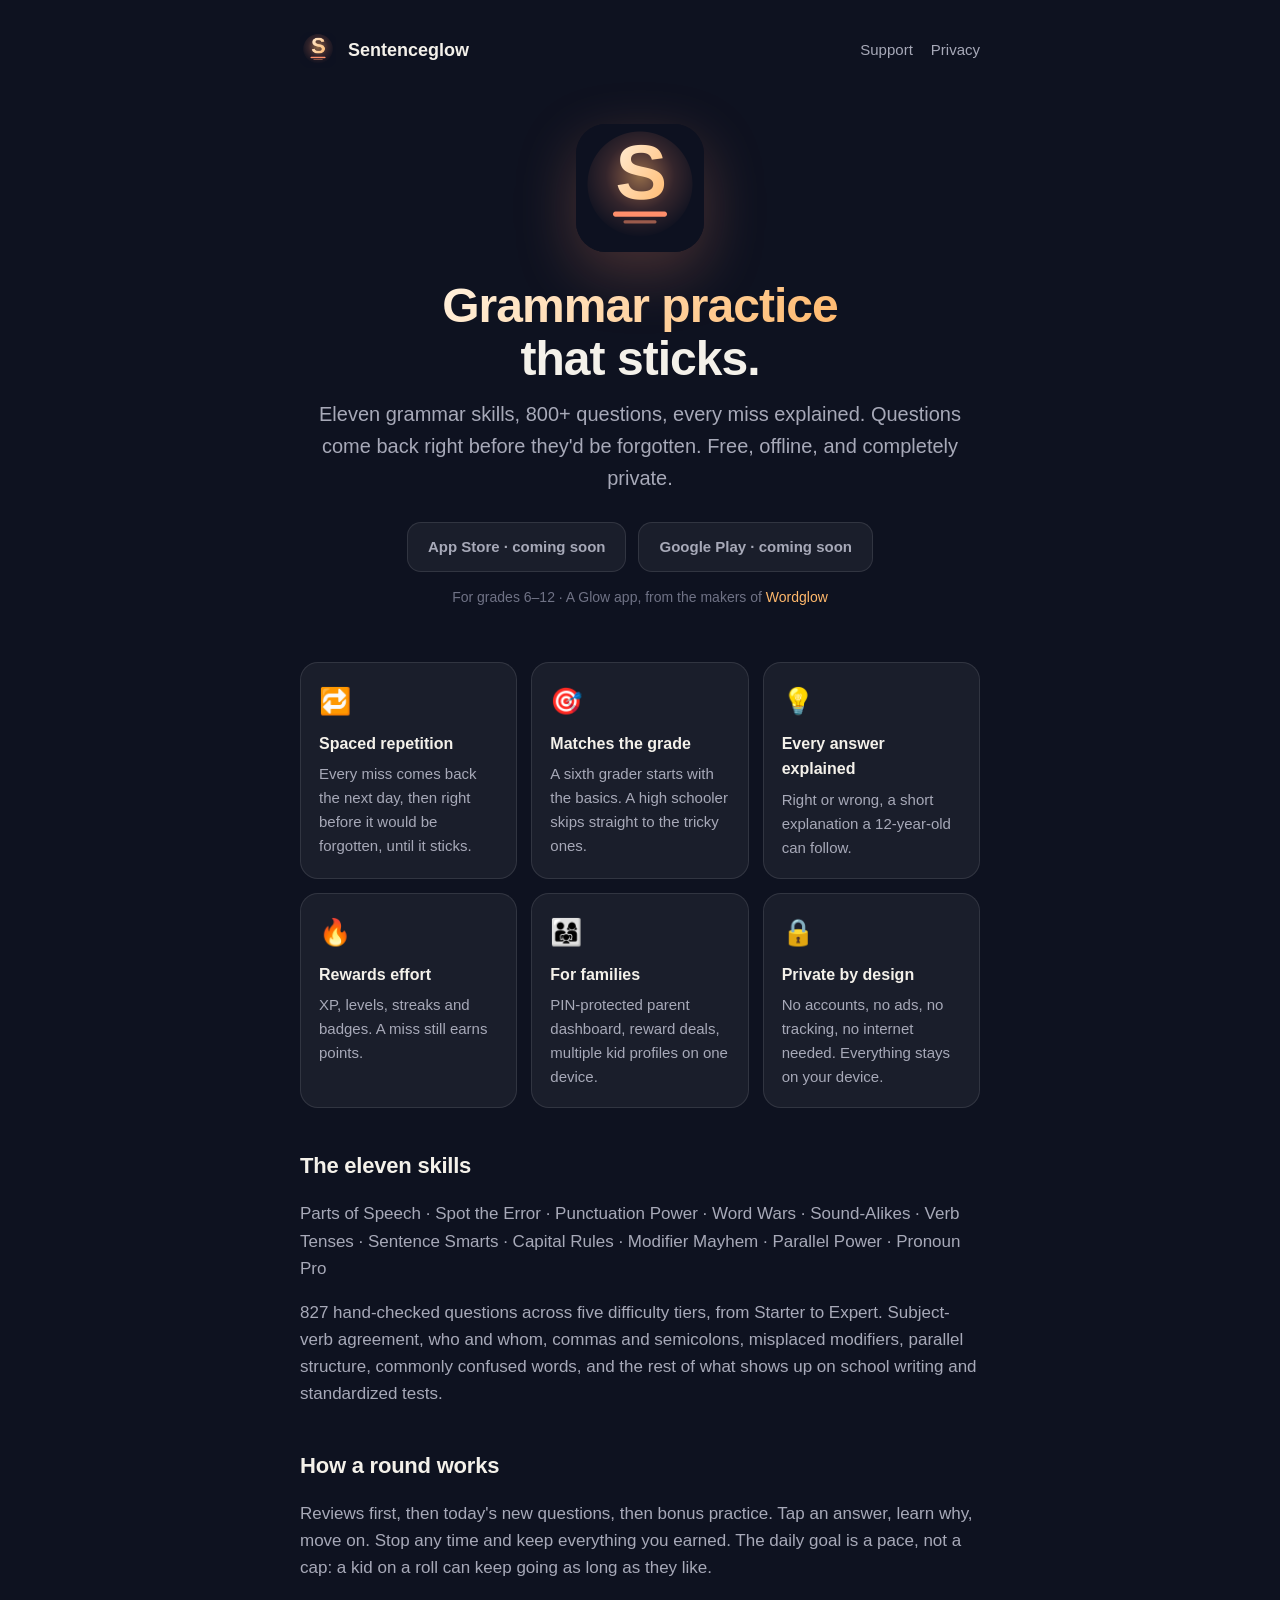
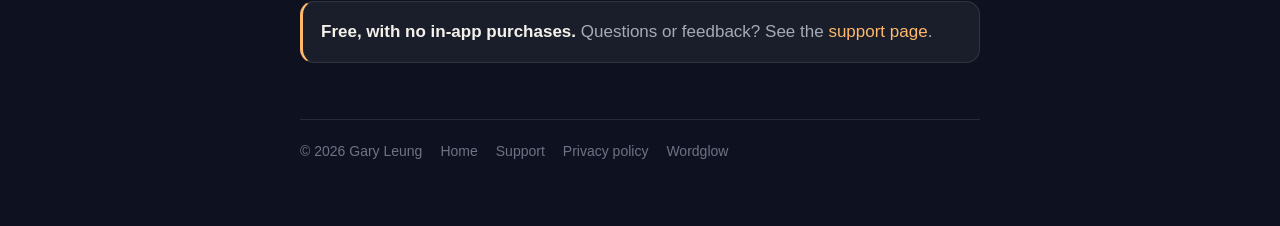
==== index.html @ 6d0d2c6c "Add Sentenceglow landing, support, and privacy policy pages Static HTML for GitHub Pages: landing pa" ====
<!doctype html>
<html lang="en">
<head>
<meta charset="utf-8">
<meta name="viewport" content="width=device-width, initial-scale=1">
<title>Sentenceglow: Grammar Practice</title>
<meta name="description" content="Grammar practice for grades 6-12 that sticks. Eleven skills, 800+ questions, every miss explained. Free, offline, private.">
<link rel="icon" href="assets/favicon.png">
<link rel="apple-touch-icon" href="assets/icon.png">
<link rel="stylesheet" href="style.css">
</head>
<body>
<div class="wrap">
<header class="top">
  <a class="brand" href="./"><img src="assets/icon.png" alt=""> Sentenceglow</a>
  <nav><a href="support">Support</a><a href="privacy">Privacy</a></nav>
</header>
<section class="hero">
  <img src="assets/icon.png" alt="Sentenceglow app icon">
  <h1><span>Grammar practice</span><br>that sticks.</h1>
  <p class="lede">Eleven grammar skills, 800+ questions, every miss explained. Questions come back right before they'd be forgotten. Free, offline, and completely private.</p>
  <div class="badges">
    <span class="badge soon">App Store · coming soon</span>
    <span class="badge soon">Google Play · coming soon</span>
  </div>
  <p class="meta">For grades 6–12 · A Glow app, from the makers of <a href="https://github.com/oldfamily/testprep">Wordglow</a></p>
</section>

<div class="grid">
  <div class="card"><div class="em">🔁</div><h4>Spaced repetition</h4><p>Every miss comes back the next day, then right before it would be forgotten, until it sticks.</p></div>
  <div class="card"><div class="em">🎯</div><h4>Matches the grade</h4><p>A sixth grader starts with the basics. A high schooler skips straight to the tricky ones.</p></div>
  <div class="card"><div class="em">💡</div><h4>Every answer explained</h4><p>Right or wrong, a short explanation a 12-year-old can follow.</p></div>
  <div class="card"><div class="em">🔥</div><h4>Rewards effort</h4><p>XP, levels, streaks and badges. A miss still earns points.</p></div>
  <div class="card"><div class="em">👨‍👩‍👧</div><h4>For families</h4><p>PIN-protected parent dashboard, reward deals, multiple kid profiles on one device.</p></div>
  <div class="card"><div class="em">🔒</div><h4>Private by design</h4><p>No accounts, no ads, no tracking, no internet needed. Everything stays on your device.</p></div>
</div>

<h2>The eleven skills</h2>
<p>Parts of Speech · Spot the Error · Punctuation Power · Word Wars · Sound-Alikes · Verb Tenses · Sentence Smarts · Capital Rules · Modifier Mayhem · Parallel Power · Pronoun Pro</p>
<p>827 hand-checked questions across five difficulty tiers, from Starter to Expert. Subject-verb agreement, who and whom, commas and semicolons, misplaced modifiers, parallel structure, commonly confused words, and the rest of what shows up on school writing and standardized tests.</p>

<h2>How a round works</h2>
<p>Reviews first, then today's new questions, then bonus practice. Tap an answer, learn why, move on. Stop any time and keep everything you earned. The daily goal is a pace, not a cap: a kid on a roll can keep going as long as they like.</p>

<div class="callout"><p><strong>Free, with no in-app purchases.</strong> Questions or feedback? See the <a href="support">support page</a>.</p></div>
<footer>
  <span>&copy; 2026 Gary Leung</span>
  <a href="./">Home</a>
  <a href="support">Support</a>
  <a href="privacy">Privacy policy</a>
  <a href="https://github.com/oldfamily/testprep">Wordglow</a>
</footer>
</div>
</body>
</html>
---- style.css ----
:root {
  --ground: #0e1220;
  --card: rgba(255, 255, 255, 0.05);
  --line: rgba(255, 255, 255, 0.1);
  --ink: #f4f1ea;
  --muted: #a7a9b8;
  --faint: #6f7285;
  --acc: #ffb86b;
  --acc2: #ff8f6b;
  --cta: #fff1de;
  --ctaink: #2a1c0c;
}
* { box-sizing: border-box; }
html { color-scheme: dark; }
body {
  margin: 0;
  background: var(--ground);
  color: var(--ink);
  font: 17px/1.6 -apple-system, BlinkMacSystemFont, "Segoe UI", Roboto, Helvetica, Arial, sans-serif;
  -webkit-font-smoothing: antialiased;
}
a { color: var(--acc); text-decoration: none; }
a:hover { text-decoration: underline; }
.wrap { max-width: 720px; margin: 0 auto; padding: 24px 20px 64px; }
header.top { display: flex; align-items: center; justify-content: space-between; gap: 16px; padding: 8px 0 32px; }
.brand { display: flex; align-items: center; gap: 12px; color: var(--ink); font-weight: 700; font-size: 18px; }
.brand img { width: 36px; height: 36px; border-radius: 10px; }
nav a { color: var(--muted); margin-left: 18px; font-size: 15px; }
nav a:hover { color: var(--ink); text-decoration: none; }
h1 { font-size: 40px; line-height: 1.1; letter-spacing: -0.02em; margin: 0 0 12px; }
h2 { font-size: 22px; margin: 40px 0 12px; letter-spacing: -0.01em; }
h3 { font-size: 17px; margin: 24px 0 8px; color: var(--acc); }
p, li { color: var(--muted); }
strong { color: var(--ink); }
.lede { font-size: 20px; color: var(--muted); margin: 0 0 28px; }
.hero { text-align: center; padding: 24px 0 8px; }
.hero img { width: 128px; height: 128px; border-radius: 30px; box-shadow: 0 20px 60px rgba(255, 143, 107, 0.25); margin-bottom: 20px; }
.hero h1 { font-size: 48px; }
.hero h1 span { background: linear-gradient(135deg, var(--cta), var(--acc)); -webkit-background-clip: text; background-clip: text; color: transparent; }
.badges { display: flex; gap: 12px; justify-content: center; flex-wrap: wrap; margin: 24px 0 8px; }
.badge {
  display: inline-flex; align-items: center; gap: 8px;
  background: var(--cta); color: var(--ctaink); font-weight: 700;
  padding: 12px 20px; border-radius: 14px; font-size: 15px;
}
.badge.soon { background: var(--card); color: var(--muted); border: 1px solid var(--line); font-weight: 600; }
.badge:hover { text-decoration: none; opacity: 0.9; }
.grid { display: grid; grid-template-columns: repeat(auto-fit, minmax(200px, 1fr)); gap: 14px; margin: 32px 0; }
.card { background: var(--card); border: 1px solid var(--line); border-radius: 18px; padding: 18px; }
.card .em { font-size: 26px; margin-bottom: 8px; }
.card h4 { margin: 0 0 6px; font-size: 16px; }
.card p { margin: 0; font-size: 15px; }
.callout { background: var(--card); border: 1px solid var(--line); border-left: 3px solid var(--acc); border-radius: 14px; padding: 16px 18px; margin: 20px 0; }
.callout p { margin: 0; }
.meta { color: var(--faint); font-size: 14px; }
footer { margin-top: 56px; padding-top: 20px; border-top: 1px solid var(--line); color: var(--faint); font-size: 14px; display: flex; flex-wrap: wrap; gap: 8px 18px; }
footer a { color: var(--faint); }
dl dt { color: var(--ink); font-weight: 600; margin-top: 16px; }
dl dd { margin: 4px 0 0; color: var(--muted); }
@media (max-width: 520px) { h1 { font-size: 32px; } .hero h1 { font-size: 38px; } nav a { margin-left: 12px; } }
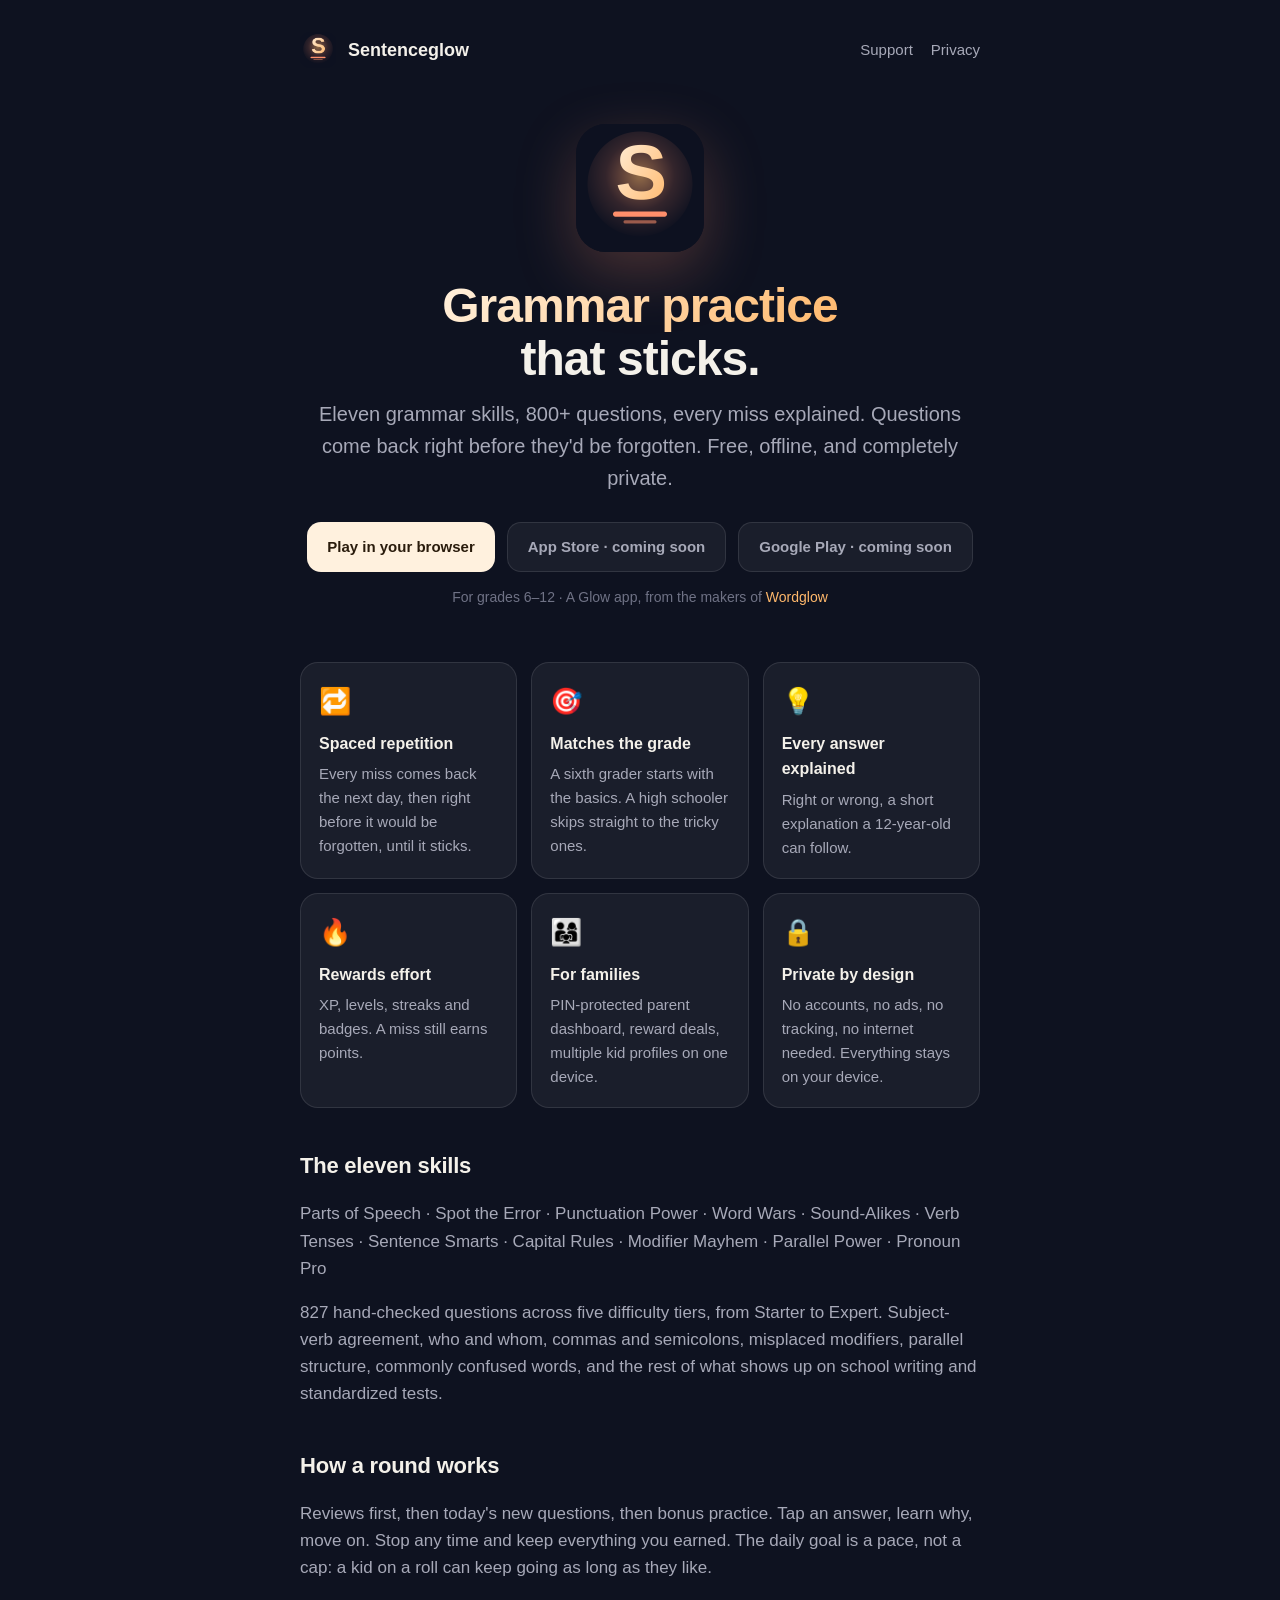
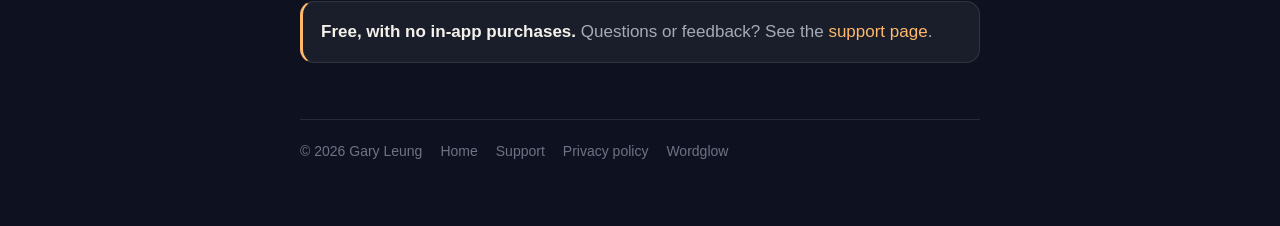
==== commit 526947c5: "Cover the web version in the privacy policy; link it from the landing page The policy claimed the ap" ====
--- a/index.html
+++ b/index.html
@@ -20,6 +20,7 @@
   <h1><span>Grammar practice</span><br>that sticks.</h1>
   <p class="lede">Eleven grammar skills, 800+ questions, every miss explained. Questions come back right before they'd be forgotten. Free, offline, and completely private.</p>
   <div class="badges">
+    <a class="badge" href="https://sentenceglow.gleung.workers.dev">Play in your browser</a>
     <span class="badge soon">App Store · coming soon</span>
     <span class="badge soon">Google Play · coming soon</span>
   </div>
